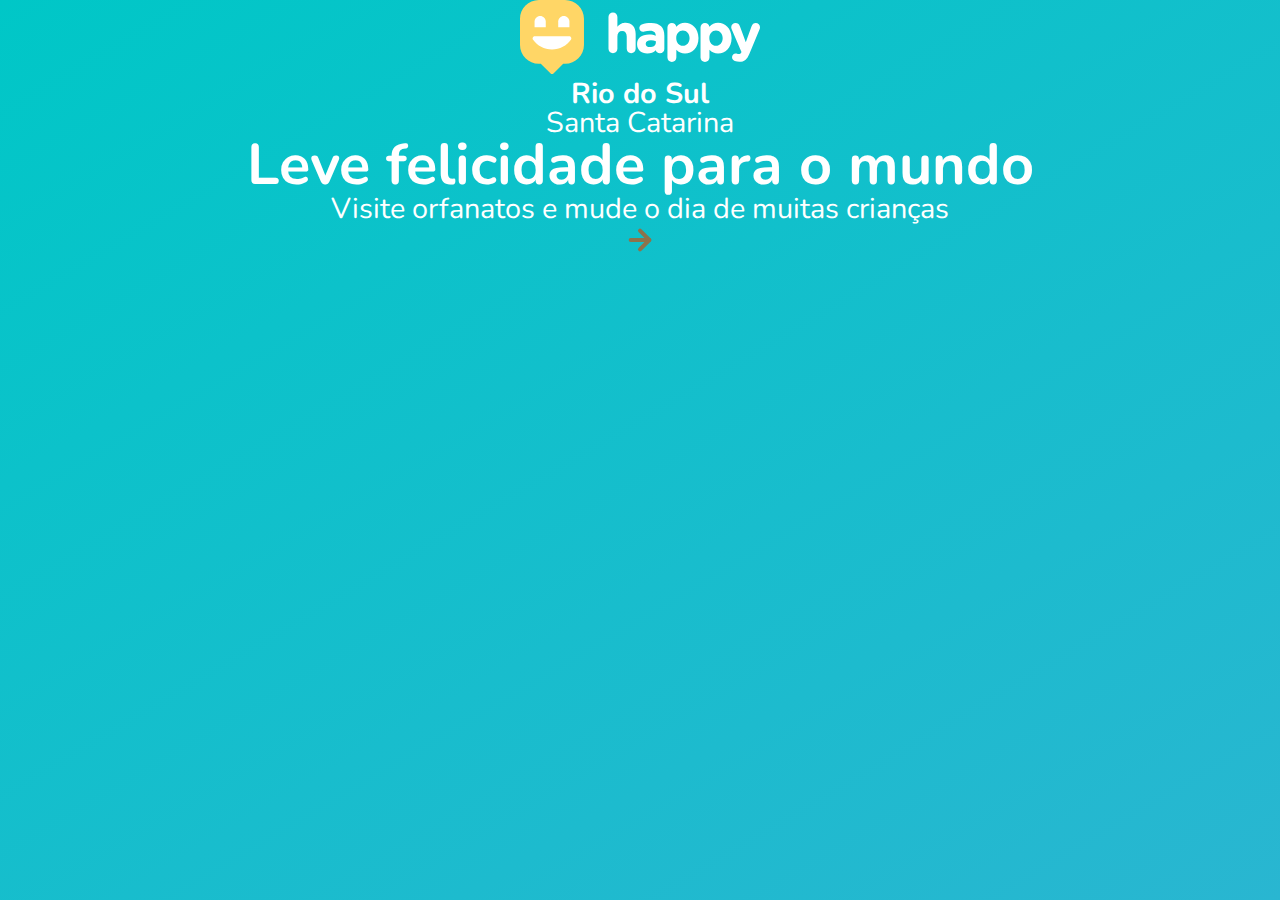
==== index.html @ d7e4662a "First" ====
<!DOCTYPE html>
<html lang="pt-BR">
  <head>
    <meta charset="UTF-8" />
    <meta name="viewport" content="width=device-width, initial-scale=1.0" />
    <title>Happy</title>

    <link rel="icon" href="./public/images/logo-icon.png" />
    <link rel="stylesheet" href="public/css/main.css" />
    <link rel="preconnect" href="https://fonts.gstatic.com" />
    <link
      href="https://fonts.googleapis.com/css2?family=Nunito:ital,wght@0,400;0,600;1,800&display=swap"
      rel="stylesheet"
    />
  </head>
  <body>
    <div id="page-landing">
      <div id="container">
        <header>
          <img src="./public/images/logo.svg" alt="Logo marca de Happy" />
          <div>
            <strong>Rio do Sul</strong>
            <p>Santa Catarina</p>
          </div>
        </header>
        <main>
          <h1>Leve felicidade para o mundo</h1>
          <section>
            <p>Visite orfanatos e mude o dia de muitas crianças</p>
            <a href="#" title="Visite orfanatos">
              <img src="public/images/arrow.svg" alt="Ir para o mapa" />
            </a>
          </section>
        </main>
      </div>
    </div>
  </body>
</html>
---- public/css/main.css ----
* {
  margin: 0;
  padding: 0;
}

body {
  height: 100vh;
  color: white;
}

:root {
  font-style: 62.5%;
}

body,
input,
button,
textarea {
  font: 400 1.8rem/1 "Nunito", sans-serif;
}

#page-landing {
  background: linear-gradient(329.54deg, #29b6d1 0%, #00c7c7 100%);
  min-height: 100vh;
  text-align: center;
}
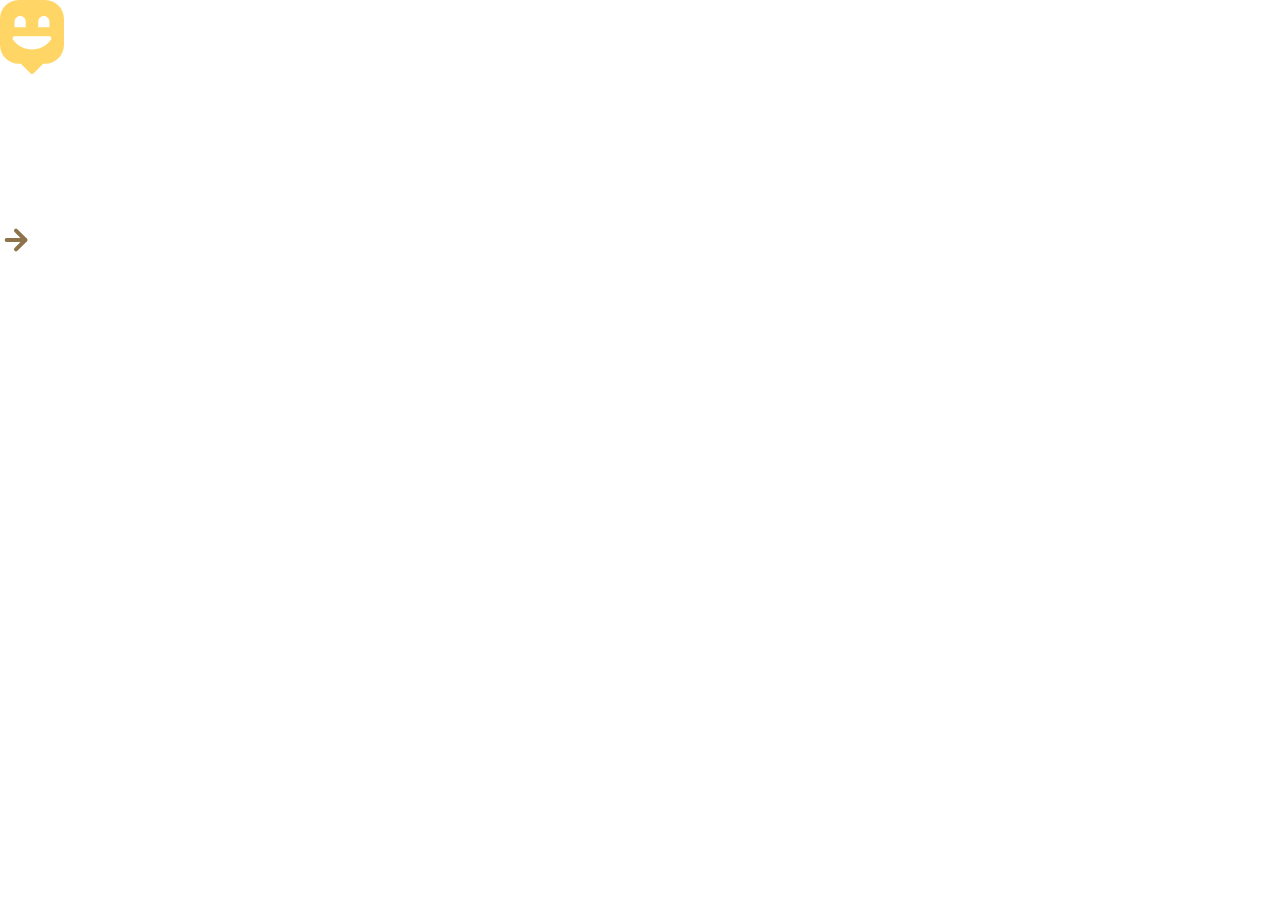
==== commit c5c004b5: "edits, up" ====
--- a/index.html
+++ b/index.html
@@ -17,17 +17,24 @@
     <div id="page-landing">
       <div id="container">
         <header>
-          <img src="./public/images/logo.svg" alt="Logo marca de Happy" />
-          <div>
+          <img
+            class="animated-up"
+            id="logo"
+            src="./public/images/logo.svg"
+            alt="Logo marca de Happy"
+          />
+          <div class="location animated-up">
             <strong>Rio do Sul</strong>
             <p>Santa Catarina</p>
           </div>
         </header>
         <main>
-          <h1>Leve felicidade para o mundo</h1>
-          <section>
-            <p>Visite orfanatos e mude o dia de muitas crianças</p>
-            <a href="#" title="Visite orfanatos">
+          <h1 class="animated-up">Leve felicidade para o mundo</h1>
+          <section class="visit">
+            <p class="animated-up">
+              Visite orfanatos e mude o dia de muitas crianças
+            </p>
+            <a class="animated-up" href="#" title="Visite orfanatos">
               <img src="public/images/arrow.svg" alt="Ir para o mapa" />
             </a>
           </section>
--- a/public/css/main.css
+++ b/public/css/main.css
@@ -19,8 +19,4 @@
   font: 400 1.8rem/1 "Nunito", sans-serif;
 }
 
-#page-landing {
-  background: linear-gradient(329.54deg, #29b6d1 0%, #00c7c7 100%);
-  min-height: 100vh;
-  text-align: center;
-}
+/* animaçoes */
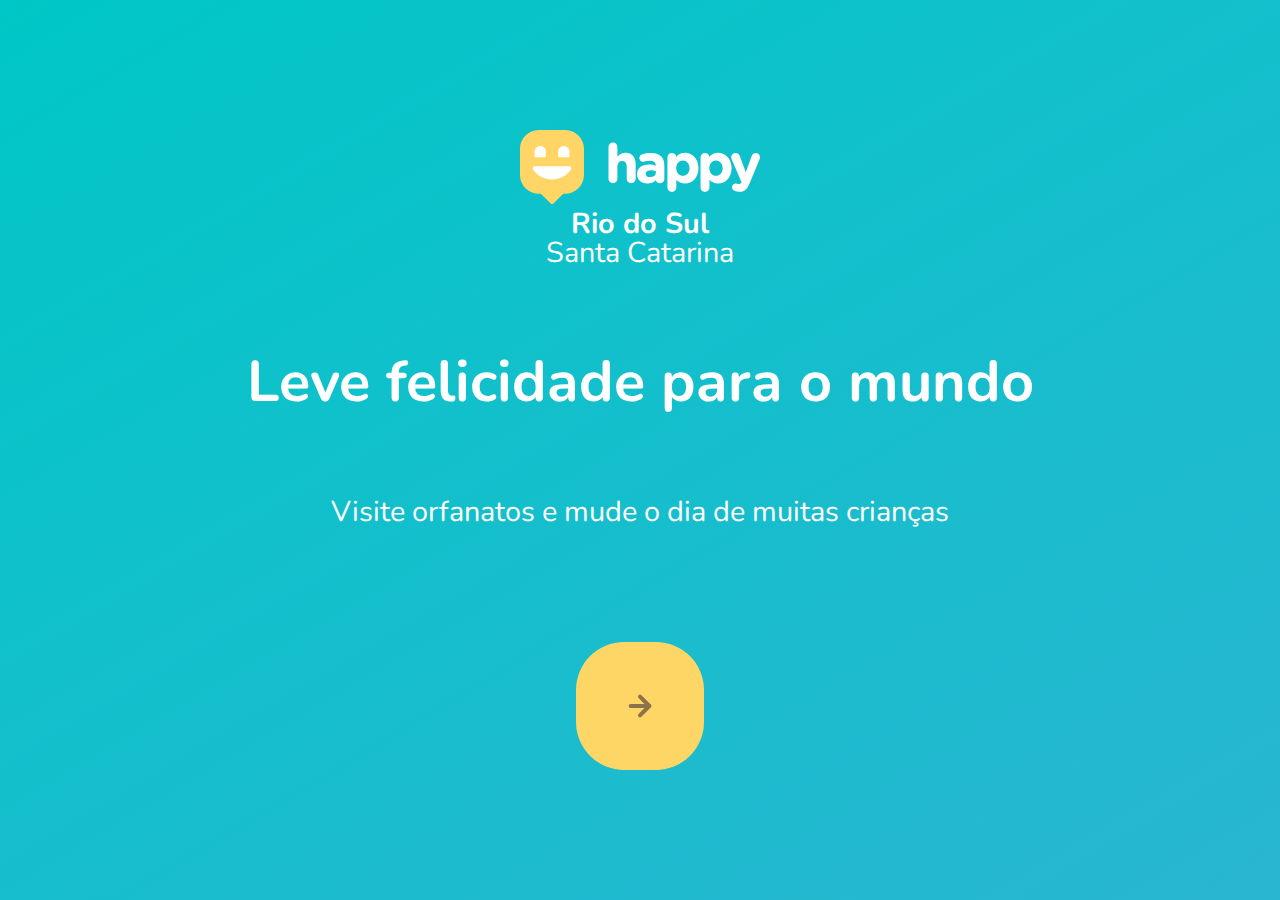
==== commit 7d7e7cd2: "edits" ====
--- a/index.html
+++ b/index.html
@@ -6,7 +6,9 @@
     <title>Happy</title>
 
     <link rel="icon" href="./public/images/logo-icon.png" />
-    <link rel="stylesheet" href="public/css/main.css" />
+    <link rel="stylesheet" href="./public/css/main.css" />
+    <link rel="stylesheet" href="./public/css/animations.css" />
+    <link rel="stylesheet" href="./public/css/page-landing.css" />
     <link rel="preconnect" href="https://fonts.gstatic.com" />
     <link
       href="https://fonts.googleapis.com/css2?family=Nunito:ital,wght@0,400;0,600;1,800&display=swap"
--- a/public/css/main.css
+++ b/public/css/main.css
@@ -18,5 +18,3 @@
 textarea {
   font: 400 1.8rem/1 "Nunito", sans-serif;
 }
-
-/* animaçoes */
--- a/public/css/animations.css
+++ b/public/css/animations.css
@@ -0,0 +1,17 @@
+@keyframes up {
+  from {
+    opacity: 0;
+    transform: translateY(16px);
+  }
+
+  to {
+    opacity: 1;
+    transform: translateY(0);
+  }
+}
+
+.animated-up {
+  animation: up;
+  animation-duration: 300ms;
+  animation-fill-mode: backwards;
+}
--- a/public/css/page-landing.css
+++ b/public/css/page-landing.css
@@ -0,0 +1,54 @@
+#page-landing {
+  background: linear-gradient(329.54deg, #29b6d1 0%, #00c7c7 100%);
+  min-height: 100vh;
+  text-align: center;
+  display: flex;
+}
+
+#container {
+  margin: auto;
+  width: 90%;
+}
+
+.location,
+h1,
+.visit p {
+  height: 16vh;
+}
+
+.visit a {
+  width: 8rem;
+  height: 8rem;
+  background: #fdd666;
+  border: none;
+  border-radius: 3rem;
+  display: flex;
+  align-items: center;
+  justify-content: center;
+  margin: auto;
+  transition: background 200ms;
+}
+
+.visit a:hover {
+  background: #96feff;
+}
+
+#logo {
+  animation-delay: 50ms;
+}
+
+.location {
+  animation-delay: 100ms;
+}
+
+main h1 {
+  animation-delay: 150;
+}
+
+.visit p {
+  animation-delay: 200ms;
+}
+
+.visit a {
+  animation-delay: 250ms;
+}
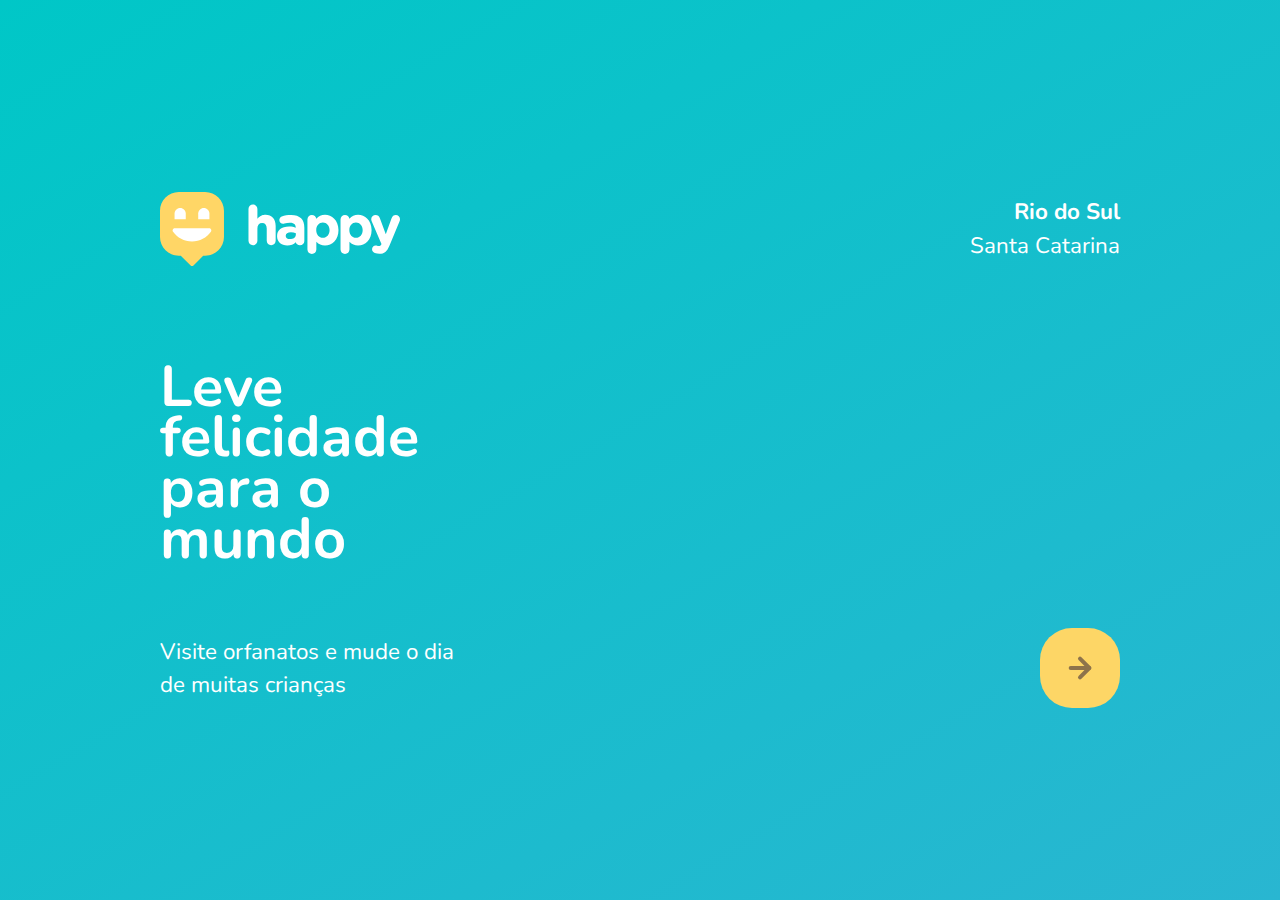
==== commit 1083a34c: "edits" ====
--- a/index.html
+++ b/index.html
@@ -10,8 +10,9 @@
     <link rel="stylesheet" href="./public/css/animations.css" />
     <link rel="stylesheet" href="./public/css/page-landing.css" />
     <link rel="preconnect" href="https://fonts.gstatic.com" />
+    <link rel="preconnect" href="https://fonts.gstatic.com" />
     <link
-      href="https://fonts.googleapis.com/css2?family=Nunito:ital,wght@0,400;0,600;1,800&display=swap"
+      href="https://fonts.googleapis.com/css2?family=Nunito:wght@400;600;800&display=swap"
       rel="stylesheet"
     />
   </head>
--- a/public/css/page-landing.css
+++ b/public/css/page-landing.css
@@ -7,7 +7,7 @@
 
 #container {
   margin: auto;
-  width: 90%;
+  width: min(75%, 112rem);
 }
 
 .location,
@@ -17,11 +17,11 @@
 }
 
 .visit a {
-  width: 8rem;
-  height: 8rem;
+  width: 5rem;
+  height: 5rem;
   background: #fdd666;
   border: none;
-  border-radius: 3rem;
+  border-radius: 2rem;
   display: flex;
   align-items: center;
   justify-content: center;
@@ -52,3 +52,51 @@
 .visit a {
   animation-delay: 250ms;
 }
+
+/* desktop version */
+
+@media (min-width: 760px) {
+  header {
+    display: flex;
+    align-items: center;
+    justify-content: space-between;
+  }
+
+  .location,
+  h1,
+  .visit p {
+    height: initial;
+    text-align: initial;
+  }
+
+  .location {
+    text-align: right;
+    font-size: 1.4rem;
+    line-height: 1.5;
+  }
+
+  main h1 {
+    font-size: bold;
+    line-height: 0.88;
+
+    margin: clamp(10%, 9vh, 12%) 0 4rem;
+
+    width: min(300px, 80%);
+  }
+
+  .visit {
+    display: flex;
+    align-items: center;
+    justify-content: space-between;
+  }
+
+  .visit p {
+    font-size: 1.4rem;
+    line-height: 1.5;
+    width: clamp(20rem, 20vw, 30rem);
+  }
+
+  .visit a {
+    margin: initial;
+  }
+}
